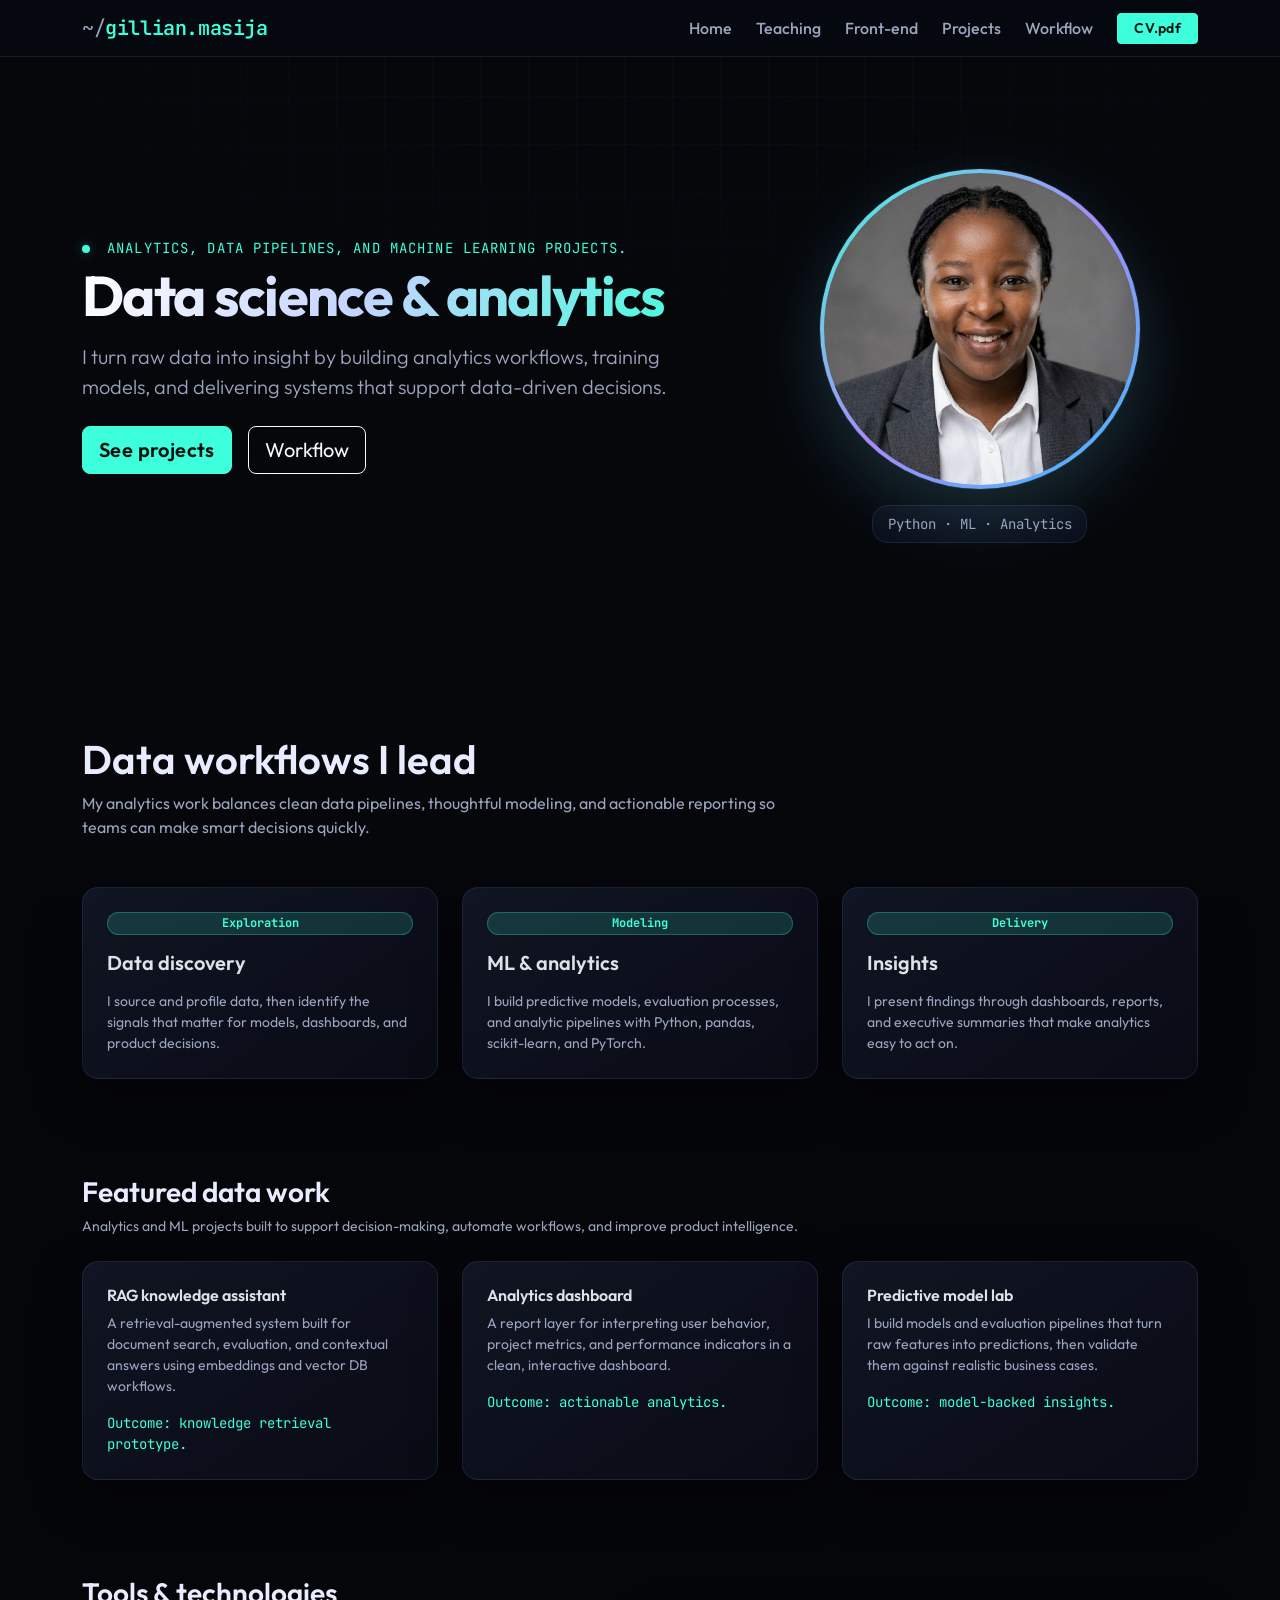
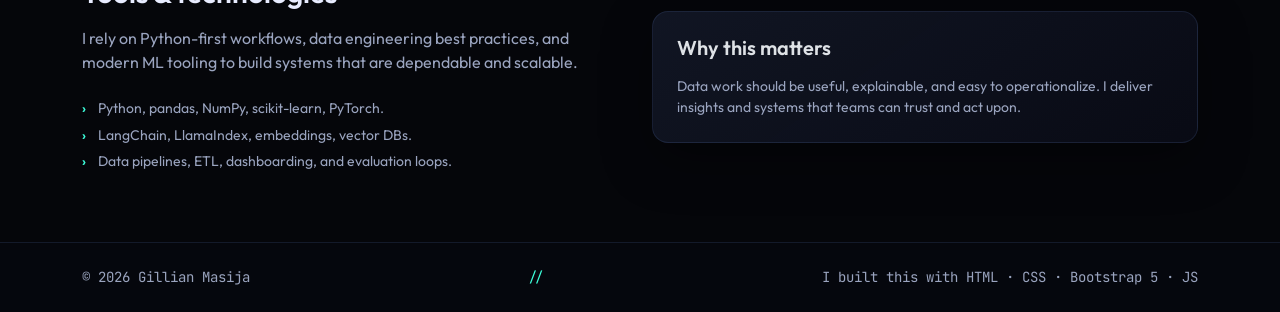
==== data.html @ 40640216 "Finally started working on my portfolio just fineshed my outline" ====
<!DOCTYPE html>
<html lang="en" data-bs-theme="dark">
<head>
    <meta charset="UTF-8">
    <meta name="viewport" content="width=device-width, initial-scale=1.0">
    <meta name="description" content="Data science and analytics page for Gillian Masija, showing data projects, analytics workflows, and machine learning delivery.">
    <title>Data Science & Analytics · Gillian Masija</title>
    <link rel="icon" href="favicon.svg" type="image/svg+xml">
    <link rel="apple-touch-icon" href="favicon.svg">
    <link rel="preconnect" href="https://fonts.googleapis.com">
    <link rel="preconnect" href="https://fonts.gstatic.com" crossorigin>
    <link href="https://fonts.googleapis.com/css2?family=JetBrains+Mono:wght@400;500;600&family=Outfit:wght@300;400;500;600;700&display=swap" rel="stylesheet">
    <link href="https://cdn.jsdelivr.net/npm/bootstrap@5.3.3/dist/css/bootstrap.min.css" rel="stylesheet">
    <link rel="stylesheet" href="styles.css">
</head>
<body>
    <div class="noise-overlay" aria-hidden="true"></div>
    <div class="grid-bg" aria-hidden="true"></div>

    <nav class="navbar navbar-expand-lg navbar-dark glass-nav sticky-top">
        <div class="container">
            <a class="navbar-brand font-mono text-accent" href="index.html">
                <span class="brand-prompt">~/</span>gillian.masija
            </a>
            <button class="navbar-toggler border-0" type="button" data-bs-toggle="collapse" data-bs-target="#navMain" aria-controls="navMain" aria-expanded="false" aria-label="Toggle navigation">
                <span class="navbar-toggler-icon"></span>
            </button>
            <div class="collapse navbar-collapse" id="navMain">
                <ul class="navbar-nav ms-auto align-items-lg-center gap-lg-2">
                    <li class="nav-item"><a class="nav-link" href="index.html">Home</a></li>
                    <li class="nav-item"><a class="nav-link" href="teaching.html">Teaching</a></li>
                    <li class="nav-item"><a class="nav-link" href="frontend.html">Front-end</a></li>
                    <li class="nav-item"><a class="nav-link" href="#projects">Projects</a></li>
                    <li class="nav-item"><a class="nav-link" href="#workflow">Workflow</a></li>
                    <li class="nav-item ms-lg-2">
                        <a class="btn btn-accent btn-sm px-3" href="Gillian_Masija_CV.pdf" download>CV.pdf</a>
                    </li>
                </ul>
            </div>
        </div>
    </nav>

    <header id="top" class="hero-section">
        <div class="container py-5 py-lg-6">
            <div class="row align-items-center g-5">
                <div class="col-lg-7 order-2 order-lg-1">
                    <p class="font-mono text-accent small mb-2 hero-kicker">
                        <span class="status-dot"></span> Analytics, data pipelines, and machine learning projects.
                    </p>
                    <h1 class="display-4 fw-bold hero-title mb-3">
                        Data science & analytics
                    </h1>
                    <p class="lead text-secondary mb-4 hero-lead">
                        I turn raw data into insight by building analytics workflows, training models, and delivering systems that support data-driven decisions.
                    </p>
                    <div class="d-flex flex-wrap gap-3 align-items-center">
                        <a class="btn btn-accent btn-lg" href="#projects">See projects</a>
                        <a class="btn btn-outline-light btn-lg" href="#workflow">Workflow</a>
                    </div>
                </div>
                <div class="col-lg-5 order-1 order-lg-2 text-center">
                    <div class="profile-orbit mx-auto">
                        <div class="profile-ring">
                            <img id="profilePhoto" class="profile-photo" src="profile.jpg" width="320" height="320" alt="Gillian Masija">
                            <div id="profileFallback" class="profile-fallback d-none" aria-hidden="true">
                                <span class="profile-initials">GM</span>
                            </div>
                        </div>
                        <div class="orbit-tag font-mono small">Python · ML · Analytics</div>
                    </div>
                </div>
            </div>
        </div>
    </header>

    <main>
        <section id="workflow" class="section-block">
            <div class="container">
                <div class="section-head row mb-5">
                    <div class="col-lg-8">
                        <h2 class="h1 fw-semibold mb-2">Data workflows I lead</h2>
                        <p class="text-secondary mb-0">
                            My analytics work balances clean data pipelines, thoughtful modeling, and actionable reporting so teams can make smart decisions quickly.
                        </p>
                    </div>
                </div>
                <div class="row g-4">
                    <div class="col-md-4">
                        <article class="card h-100 card-glass tilt-hover reveal p-4">
                            <span class="badge rounded-pill bg-accent-subtle text-accent mb-3 font-mono">Exploration</span>
                            <h3 class="h5 fw-semibold mb-3">Data discovery</h3>
                            <p class="text-secondary small mb-0">I source and profile data, then identify the signals that matter for models, dashboards, and product decisions.</p>
                        </article>
                    </div>
                    <div class="col-md-4">
                        <article class="card h-100 card-glass tilt-hover reveal p-4">
                            <span class="badge rounded-pill bg-accent-subtle text-accent mb-3 font-mono">Modeling</span>
                            <h3 class="h5 fw-semibold mb-3">ML & analytics</h3>
                            <p class="text-secondary small mb-0">I build predictive models, evaluation processes, and analytic pipelines with Python, pandas, scikit-learn, and PyTorch.</p>
                        </article>
                    </div>
                    <div class="col-md-4">
                        <article class="card h-100 card-glass tilt-hover reveal p-4">
                            <span class="badge rounded-pill bg-accent-subtle text-accent mb-3 font-mono">Delivery</span>
                            <h3 class="h5 fw-semibold mb-3">Insights</h3>
                            <p class="text-secondary small mb-0">I present findings through dashboards, reports, and executive summaries that make analytics easy to act on.</p>
                        </article>
                    </div>
                </div>
            </div>
        </section>

        <section id="projects" class="section-block section-tight">
            <div class="container">
                <div class="row align-items-end mb-4">
                    <div class="col-md-8">
                        <h2 class="h3 fw-semibold mb-2">Featured data work</h2>
                        <p class="text-secondary small mb-0">Analytics and ML projects built to support decision-making, automate workflows, and improve product intelligence.</p>
                    </div>
                </div>
                <div class="row g-4">
                    <div class="col-md-6 col-xl-4">
                        <article class="card card-glass project-card text-body p-4 tilt-hover reveal h-100">
                            <h3 class="card-title fw-semibold mb-2">RAG knowledge assistant</h3>
                            <p class="text-secondary small mb-3">A retrieval-augmented system built for document search, evaluation, and contextual answers using embeddings and vector DB workflows.</p>
                            <span class="font-mono small text-accent">Outcome: knowledge retrieval prototype.</span>
                        </article>
                    </div>
                    <div class="col-md-6 col-xl-4">
                        <article class="card card-glass project-card text-body p-4 tilt-hover reveal h-100">
                            <h3 class="card-title fw-semibold mb-2">Analytics dashboard</h3>
                            <p class="text-secondary small mb-3">A report layer for interpreting user behavior, project metrics, and performance indicators in a clean, interactive dashboard.</p>
                            <span class="font-mono small text-accent">Outcome: actionable analytics.</span>
                        </article>
                    </div>
                    <div class="col-md-6 col-xl-4">
                        <article class="card card-glass project-card text-body p-4 tilt-hover reveal h-100">
                            <h3 class="card-title fw-semibold mb-2">Predictive model lab</h3>
                            <p class="text-secondary small mb-3">I build models and evaluation pipelines that turn raw features into predictions, then validate them against realistic business cases.</p>
                            <span class="font-mono small text-accent">Outcome: model-backed insights.</span>
                        </article>
                    </div>
                </div>
            </div>
        </section>

        <section id="tools" class="section-block">
            <div class="container">
                <div class="row align-items-center g-4">
                    <div class="col-lg-6">
                        <h2 class="h3 fw-semibold mb-3">Tools & technologies</h2>
                        <p class="text-secondary mb-4">I rely on Python-first workflows, data engineering best practices, and modern ML tooling to build systems that are dependable and scalable.</p>
                        <ul class="list-unstyled small text-secondary mb-0 role-list">
                            <li>Python, pandas, NumPy, scikit-learn, PyTorch.</li>
                            <li>LangChain, LlamaIndex, embeddings, vector DBs.</li>
                            <li>Data pipelines, ETL, dashboarding, and evaluation loops.</li>
                        </ul>
                    </div>
                    <div class="col-lg-6">
                        <article class="card card-glass p-4 tilt-hover reveal">
                            <h3 class="h5 fw-semibold mb-3">Why this matters</h3>
                            <p class="text-secondary small mb-0">Data work should be useful, explainable, and easy to operationalize. I deliver insights and systems that teams can trust and act upon.</p>
                        </article>
                    </div>
                </div>
            </div>
        </section>
    </main>

    <footer class="footer-bar py-4">
        <div class="container d-flex flex-wrap justify-content-between align-items-center gap-2 small text-secondary font-mono">
            <span>© <span id="year"></span> Gillian Masija</span>
            <span class="text-accent">//</span>
            <span>I built this with HTML · CSS · Bootstrap 5 · JS</span>
        </div>
    </footer>

    <script src="https://cdn.jsdelivr.net/npm/bootstrap@5.3.3/dist/js/bootstrap.bundle.min.js"></script>
    <script src="script.js"></script>
</body>
</html>
---- styles.css ----
/* Gillian Masija portfolio — dark tech theme (single source, no legacy duplicates) */

:root {
    --bg-deep: #05060a;
    --bg-panel: #0c0f18;
    --bg-elevated: #121726;
    --border-subtle: rgba(120, 160, 255, 0.12);
    --text-muted: #9aa4bf;
    --accent: #3dffdb;
    --accent-dim: rgba(61, 255, 219, 0.15);
    --accent-glow: rgba(61, 255, 219, 0.35);
    --violet: #a78bfa;
    --font-sans: "Outfit", system-ui, sans-serif;
    --font-mono: "JetBrains Mono", ui-monospace, monospace;
    --radius-lg: 1rem;
    --transition: 0.25s ease;
}

*,
*::before,
*::after {
    box-sizing: border-box;
}

html {
    scroll-behavior: smooth;
}

body {
    margin: 0;
    min-height: 100vh;
    font-family: var(--font-sans);
    background: var(--bg-deep);
    color: #e8ecff;
    overflow-x: hidden;
}

.font-mono {
    font-family: var(--font-mono);
}

.text-accent {
    color: var(--accent) !important;
}

.bg-accent-subtle {
    background: var(--accent-dim) !important;
    border: 1px solid rgba(61, 255, 219, 0.25);
}

.btn-accent {
    --bs-btn-color: #04120f;
    --bs-btn-bg: var(--accent);
    --bs-btn-border-color: var(--accent);
    --bs-btn-hover-bg: #5dffea;
    --bs-btn-hover-border-color: #5dffea;
    --bs-btn-hover-color: #04120f;
    --bs-btn-focus-shadow-rgb: 61, 255, 219;
    font-weight: 600;
    letter-spacing: 0.02em;
}

/* Ambient layers */
.grid-bg {
    position: fixed;
    inset: 0;
    z-index: 0;
    pointer-events: none;
    background-image:
        linear-gradient(rgba(80, 120, 255, 0.04) 1px, transparent 1px),
        linear-gradient(90deg, rgba(80, 120, 255, 0.04) 1px, transparent 1px);
    background-size: 48px 48px;
    mask-image: radial-gradient(ellipse 80% 60% at 50% 0%, black 30%, transparent 75%);
}

.noise-overlay {
    position: fixed;
    inset: 0;
    z-index: 0;
    pointer-events: none;
    opacity: 0.04;
    mix-blend-mode: overlay;
    background-image: url("data:image/svg+xml,%3Csvg xmlns='http://www.w3.org/2000/svg' width='160' height='160'%3E%3Cfilter id='n'%3E%3CfeTurbulence type='fractalNoise' baseFrequency='0.9' numOctaves='4' stitchTiles='stitch'/%3E%3C/filter%3E%3Crect width='100%25' height='100%25' filter='url(%23n)'/%3E%3C/svg%3E");
}

/* Nav */
.glass-nav {
    background: rgba(8, 10, 18, 0.72) !important;
    backdrop-filter: blur(14px);
    border-bottom: 1px solid var(--border-subtle);
}

.navbar-brand {
    font-weight: 600;
    letter-spacing: -0.02em;
}

.brand-prompt {
    color: var(--text-muted);
    font-weight: 400;
}

.nav-link {
    color: var(--text-muted) !important;
    font-weight: 500;
    transition: color var(--transition);
}

.nav-link:hover {
    color: var(--accent) !important;
}

/* Hero */
.hero-section {
    position: relative;
    z-index: 1;
    padding-top: 2rem;
    padding-bottom: 3rem;
}

@media (min-width: 992px) {
    .py-lg-6 {
        padding-top: 5rem !important;
        padding-bottom: 5rem !important;
    }
}

.hero-kicker {
    letter-spacing: 0.08em;
    text-transform: uppercase;
}

.status-dot {
    display: inline-block;
    width: 8px;
    height: 8px;
    border-radius: 50%;
    background: var(--accent);
    box-shadow: 0 0 12px var(--accent-glow);
    margin-right: 0.5rem;
    animation: pulse 2s ease-in-out infinite;
}

@keyframes pulse {
    0%,
    100% {
        opacity: 1;
        transform: scale(1);
    }
    50% {
        opacity: 0.65;
        transform: scale(0.92);
    }
}

.hero-title {
    letter-spacing: -0.03em;
    line-height: 1.05;
    background: linear-gradient(120deg, #fff 0%, #c4d4ff 45%, var(--accent) 100%);
    -webkit-background-clip: text;
    background-clip: text;
    color: transparent;
}

/* Profile */
.profile-orbit {
    position: relative;
    max-width: 320px;
}

.profile-ring {
    position: relative;
    border-radius: 50%;
    padding: 4px;
    background: linear-gradient(135deg, var(--accent), var(--violet), #38bdf8);
    box-shadow:
        0 0 0 1px rgba(255, 255, 255, 0.06),
        0 24px 80px rgba(61, 255, 219, 0.12),
        0 24px 80px rgba(167, 139, 250, 0.1);
}

.profile-photo,
.profile-fallback {
    display: block;
    width: 100%;
    max-width: 312px;
    height: auto;
    aspect-ratio: 1;
    border-radius: 50%;
    object-fit: cover;
    background: var(--bg-panel);
}

.profile-fallback {
    display: flex;
    align-items: center;
    justify-content: center;
    background: radial-gradient(circle at 30% 25%, #1e293b, #0f172a);
}

.profile-initials {
    font-family: var(--font-mono);
    font-size: clamp(3rem, 10vw, 4.5rem);
    font-weight: 600;
    color: var(--accent);
    letter-spacing: -0.06em;
}

.orbit-tag {
    margin-top: 1rem;
    padding: 0.5rem 0.9rem;
    display: inline-block;
    max-width: min(100%, 22rem);
    line-height: 1.45;
    text-align: center;
    border: 1px solid var(--border-subtle);
    border-radius: 1rem;
    color: var(--text-muted);
    background: rgba(18, 23, 38, 0.6);
}

/* Sections */
main {
    position: relative;
    z-index: 1;
}

.section-block {
    padding: 4rem 0;
    position: relative;
}

.section-tight {
    padding-top: 2rem;
    padding-bottom: 2rem;
}

.card-glass {
    background: linear-gradient(145deg, rgba(18, 23, 38, 0.92), rgba(10, 12, 22, 0.88));
    border: 1px solid var(--border-subtle);
    border-radius: var(--radius-lg);
    box-shadow: 0 18px 50px rgba(0, 0, 0, 0.35);
}

.tilt-hover {
    transition: transform var(--transition), border-color var(--transition), box-shadow var(--transition);
}

.tilt-hover:hover {
    transform: translateY(-4px);
    border-color: rgba(61, 255, 219, 0.35);
    box-shadow: 0 24px 60px rgba(61, 255, 219, 0.08);
}

.role-list li {
    position: relative;
    padding-left: 1rem;
    margin-bottom: 0.35rem;
}

.role-list li::before {
    content: "›";
    position: absolute;
    left: 0;
    color: var(--accent);
    font-weight: 600;
}

/* Stack marquee */
.stack-marquee {
    overflow: hidden;
    white-space: nowrap;
    border: 1px solid var(--border-subtle);
    border-radius: var(--radius-lg);
    padding: 0.85rem 0;
    background: rgba(12, 15, 24, 0.65);
    color: var(--text-muted);
}

.stack-inner {
    display: inline-block;
    padding-left: 100%;
    animation: marquee 38s linear infinite;
}

.stack-inner span {
    margin: 0 1.25rem;
    color: #c8d2f0;
}

@keyframes marquee {
    0% {
        transform: translateX(0);
    }
    100% {
        transform: translateX(-100%);
    }
}

/* Timeline */
.timeline {
    position: relative;
    padding-left: 1.25rem;
    border-left: 1px solid var(--border-subtle);
}

.timeline-item {
    position: relative;
    padding-bottom: 2rem;
}

.timeline-item:last-child {
    padding-bottom: 0;
}

.timeline-marker {
    position: absolute;
    left: -1.45rem;
    top: 0.35rem;
    width: 11px;
    height: 11px;
    border-radius: 50%;
    background: var(--bg-deep);
    border: 2px solid var(--accent);
    box-shadow: 0 0 12px var(--accent-glow);
}

.timeline-card {
    border-radius: var(--radius-lg);
}

/* Project cards */
.project-card {
    border-radius: var(--radius-lg);
    height: 100%;
}

.project-card .card-title {
    font-size: 1rem;
}

/* Reveal */
.reveal {
    opacity: 0;
    transform: translateY(16px);
    transition: opacity 0.55s ease, transform 0.55s ease;
}

.reveal.is-visible {
    opacity: 1;
    transform: none;
}

/* Footer */
.footer-bar {
    position: relative;
    z-index: 1;
    border-top: 1px solid var(--border-subtle);
    background: rgba(6, 8, 14, 0.9);
}

/* Role chips (injected) */
.role-chip {
    font-family: var(--font-mono);
    font-size: 0.72rem;
    letter-spacing: 0.04em;
    text-transform: uppercase;
    padding: 0.4rem 0.75rem;
    border-radius: 999px;
    border: 1px solid var(--border-subtle);
    color: var(--text-muted);
    background: rgba(18, 23, 38, 0.55);
}

.role-chip strong {
    color: var(--accent);
    font-weight: 600;
}

/* Bootstrap dark tweaks */
[data-bs-theme="dark"] .navbar-toggler-icon {
    filter: invert(1);
}

[data-bs-theme="dark"] .list-group-item {
    border-color: rgba(120, 160, 255, 0.12);
}

[data-bs-theme="dark"] .text-secondary {
    color: var(--text-muted) !important;
}
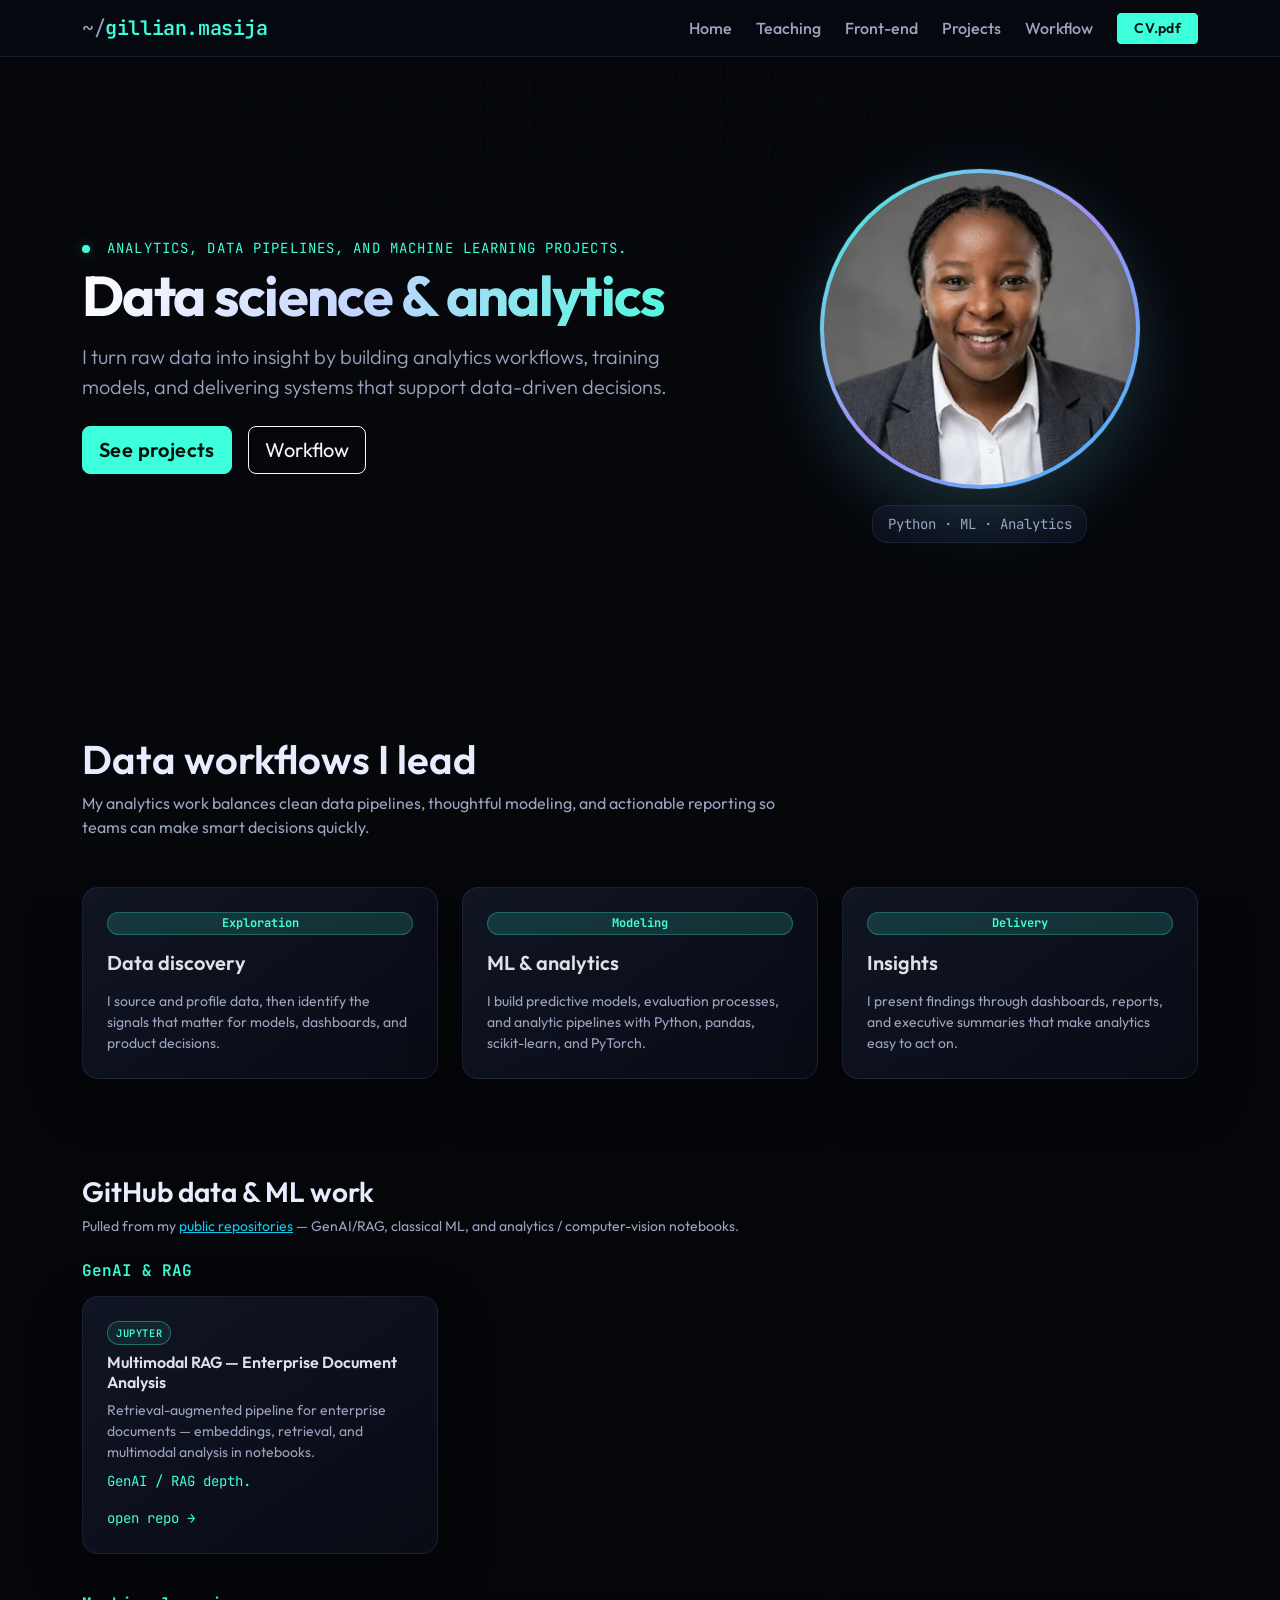
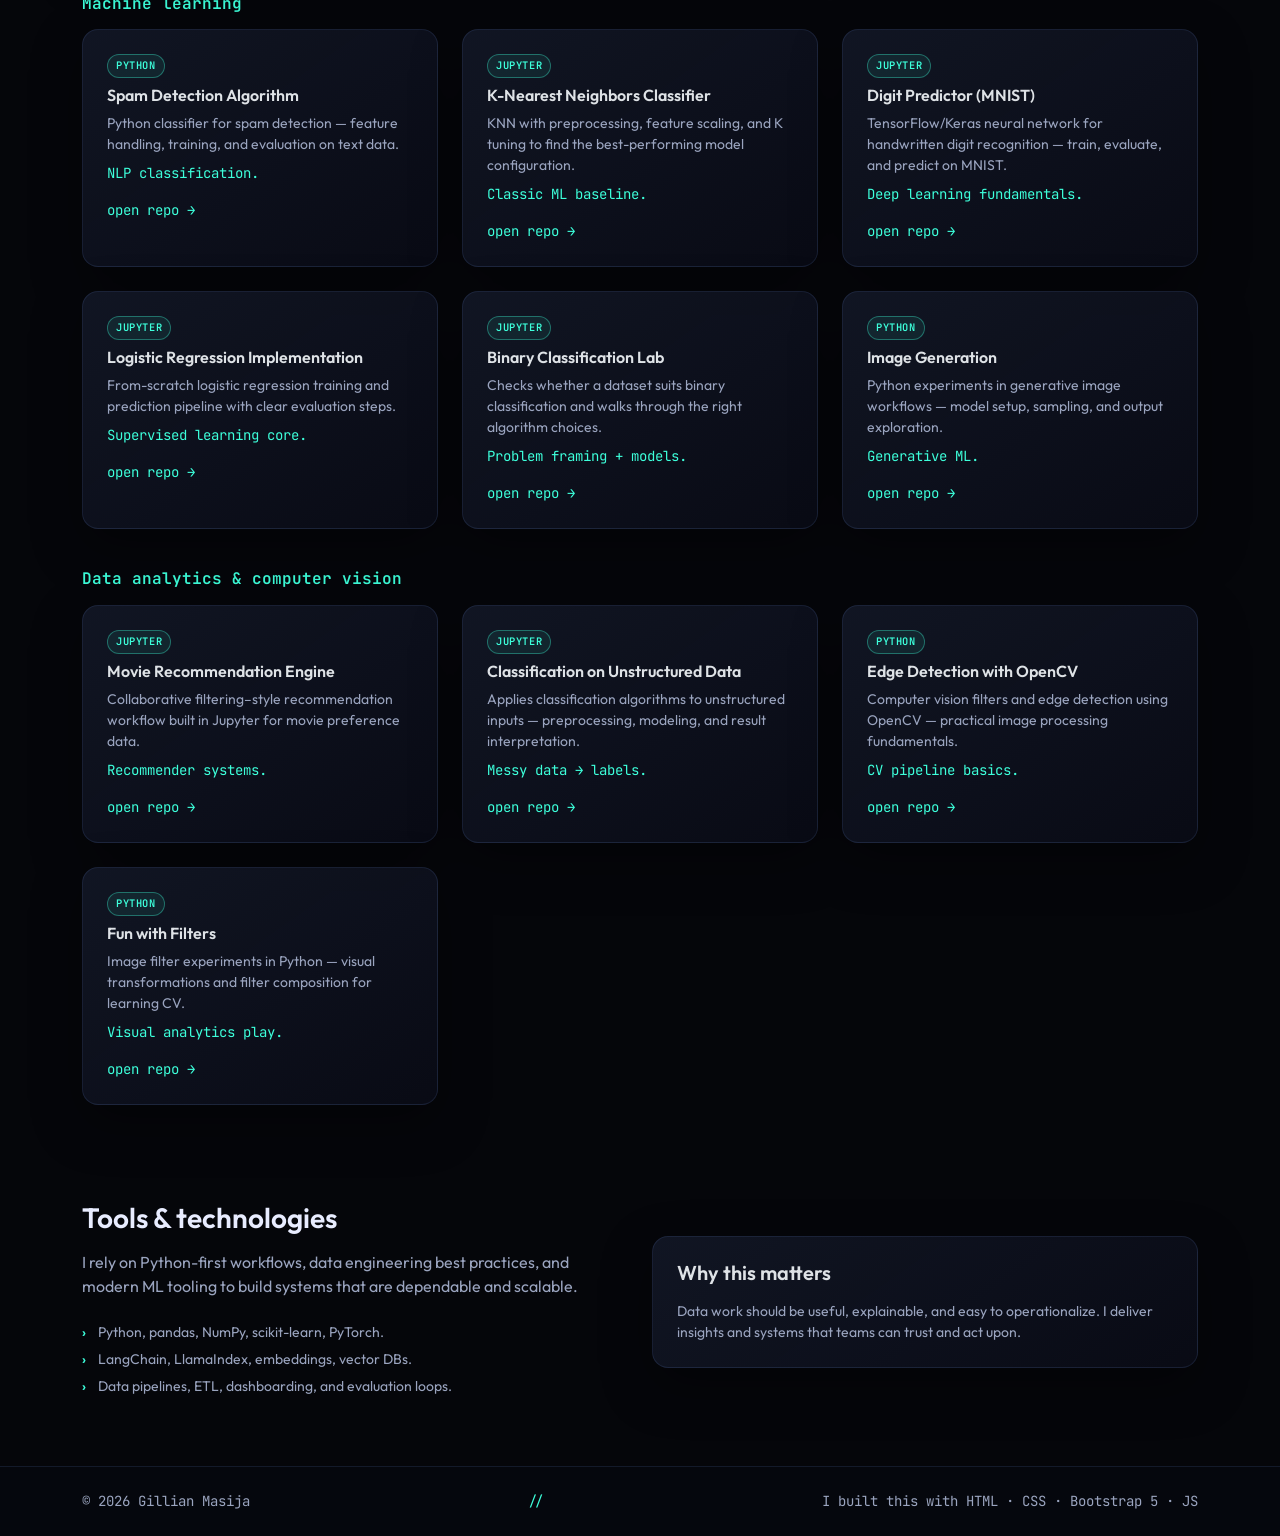
==== commit 6d183432: "feat: add AI-building section and optimize profile imagery with responsive WebP formats" ====
--- a/data.html
+++ b/data.html
@@ -13,7 +13,7 @@
     <link href="https://cdn.jsdelivr.net/npm/bootstrap@5.3.3/dist/css/bootstrap.min.css" rel="stylesheet">
     <link rel="stylesheet" href="styles.css">
 </head>
-<body>
+<body data-page="data">
     <div class="noise-overlay" aria-hidden="true"></div>
     <div class="grid-bg" aria-hidden="true"></div>
 
@@ -61,7 +61,10 @@
                 <div class="col-lg-5 order-1 order-lg-2 text-center">
                     <div class="profile-orbit mx-auto">
                         <div class="profile-ring">
-                            <img id="profilePhoto" class="profile-photo" src="profile.jpg" width="320" height="320" alt="Gillian Masija">
+                            <picture>
+                                <source srcset="images/profile-320.webp 1x, images/profile-640.webp 2x" type="image/webp">
+                                <img id="profilePhoto" class="profile-photo" src="images/profile-320.jpg" width="320" height="320" alt="Gillian Masija" decoding="async" loading="lazy">
+                            </picture>
                             <div id="profileFallback" class="profile-fallback d-none" aria-hidden="true">
                                 <span class="profile-initials">GM</span>
                             </div>
@@ -113,33 +116,25 @@
         <section id="projects" class="section-block section-tight">
             <div class="container">
                 <div class="row align-items-end mb-4">
-                    <div class="col-md-8">
-                        <h2 class="h3 fw-semibold mb-2">Featured data work</h2>
-                        <p class="text-secondary small mb-0">Analytics and ML projects built to support decision-making, automate workflows, and improve product intelligence.</p>
+                    <div class="col-md-9">
+                        <h2 class="h3 fw-semibold mb-2">GitHub data &amp; ML work</h2>
+                        <p class="text-secondary small mb-0">Pulled from my <a href="https://github.com/Gillmasija?tab=repositories" class="link-info" target="_blank" rel="noopener noreferrer">public repositories</a> — GenAI/RAG, classical ML, and analytics / computer-vision notebooks.</p>
                     </div>
                 </div>
-                <div class="row g-4">
-                    <div class="col-md-6 col-xl-4">
-                        <article class="card card-glass project-card text-body p-4 tilt-hover reveal h-100">
-                            <h3 class="card-title fw-semibold mb-2">RAG knowledge assistant</h3>
-                            <p class="text-secondary small mb-3">A retrieval-augmented system built for document search, evaluation, and contextual answers using embeddings and vector DB workflows.</p>
-                            <span class="font-mono small text-accent">Outcome: knowledge retrieval prototype.</span>
-                        </article>
-                    </div>
-                    <div class="col-md-6 col-xl-4">
-                        <article class="card card-glass project-card text-body p-4 tilt-hover reveal h-100">
-                            <h3 class="card-title fw-semibold mb-2">Analytics dashboard</h3>
-                            <p class="text-secondary small mb-3">A report layer for interpreting user behavior, project metrics, and performance indicators in a clean, interactive dashboard.</p>
-                            <span class="font-mono small text-accent">Outcome: actionable analytics.</span>
-                        </article>
-                    </div>
-                    <div class="col-md-6 col-xl-4">
-                        <article class="card card-glass project-card text-body p-4 tilt-hover reveal h-100">
-                            <h3 class="card-title fw-semibold mb-2">Predictive model lab</h3>
-                            <p class="text-secondary small mb-3">I build models and evaluation pipelines that turn raw features into predictions, then validate them against realistic business cases.</p>
-                            <span class="font-mono small text-accent">Outcome: model-backed insights.</span>
-                        </article>
-                    </div>
+
+                <div class="data-project-block">
+                    <h3 class="h6 fw-semibold text-accent font-mono mb-3">GenAI &amp; RAG</h3>
+                    <div class="row g-4" id="dataGenaiGrid"></div>
+                </div>
+
+                <div class="data-project-block">
+                    <h3 class="h6 fw-semibold text-accent font-mono mb-3">Machine learning</h3>
+                    <div class="row g-4" id="dataMlGrid"></div>
+                </div>
+
+                <div class="data-project-block">
+                    <h3 class="h6 fw-semibold text-accent font-mono mb-3">Data analytics &amp; computer vision</h3>
+                    <div class="row g-4" id="dataAnalyticsGrid"></div>
                 </div>
             </div>
         </section>
@@ -176,6 +171,7 @@
     </footer>
 
     <script src="https://cdn.jsdelivr.net/npm/bootstrap@5.3.3/dist/js/bootstrap.bundle.min.js"></script>
+    <script src="projects.js"></script>
     <script src="script.js"></script>
 </body>
 </html>
--- a/styles.css
+++ b/styles.css
@@ -179,6 +179,12 @@
         0 24px 80px rgba(167, 139, 250, 0.1);
 }
 
+.profile-ring picture {
+    display: block;
+    width: 100%;
+    height: 100%;
+}
+
 .profile-photo,
 .profile-fallback {
     display: block;
@@ -339,6 +345,35 @@
     font-size: 1rem;
 }
 
+.project-lang-badge {
+    display: inline-block;
+    font-size: 0.65rem;
+    font-weight: 600;
+    letter-spacing: 0.06em;
+    text-transform: uppercase;
+    padding: 0.2rem 0.5rem;
+    border-radius: 999px;
+    color: var(--accent);
+    border: 1px solid rgba(61, 255, 219, 0.35);
+    background: rgba(61, 255, 219, 0.08);
+}
+
+.project-lane-badge {
+    display: inline-block;
+    font-size: 0.62rem;
+    letter-spacing: 0.08em;
+    text-transform: uppercase;
+    padding: 0.2rem 0.45rem;
+    border-radius: 999px;
+    color: var(--text-muted);
+    border: 1px solid var(--border-subtle);
+    background: rgba(18, 23, 38, 0.5);
+}
+
+.data-project-block + .data-project-block {
+    margin-top: 2.5rem;
+}
+
 /* Reveal */
 .reveal {
     opacity: 0;
@@ -389,3 +424,102 @@
 [data-bs-theme="dark"] .text-secondary {
     color: var(--text-muted) !important;
 }
+
+/* AI-First Product Building Workflow Pipeline */
+.workflow-steps-container {
+    display: flex;
+    align-items: center;
+    justify-content: space-between;
+    gap: 0.5rem;
+    flex-wrap: nowrap;
+    padding: 0.5rem 0;
+}
+
+.workflow-step {
+    flex: 1 1 0px;
+    min-width: 0;
+    background: rgba(18, 23, 38, 0.7);
+    border: 1px solid var(--border-subtle);
+    border-radius: 0.75rem;
+    padding: 0.75rem 0.5rem;
+    text-align: center;
+    transition: transform var(--transition), border-color var(--transition), box-shadow var(--transition);
+}
+
+.workflow-step:hover {
+    border-color: var(--accent);
+    transform: translateY(-2px);
+    box-shadow: 0 8px 24px rgba(61, 255, 219, 0.12);
+}
+
+.step-number {
+    display: block;
+    font-size: 0.68rem;
+    color: var(--accent);
+    letter-spacing: 0.05em;
+    margin-bottom: 0.15rem;
+}
+
+.step-name {
+    font-size: 0.78rem;
+    font-weight: 600;
+    color: #e8ecff;
+    letter-spacing: 0.04em;
+    white-space: nowrap;
+}
+
+.workflow-arrow {
+    color: var(--text-muted);
+    font-family: var(--font-mono);
+    font-size: 1rem;
+    user-select: none;
+    opacity: 0.6;
+    flex-shrink: 0;
+}
+
+.extra-small {
+    font-size: 0.68rem;
+    text-transform: uppercase;
+    letter-spacing: 0.06em;
+}
+
+@media (max-width: 767.98px) {
+    .workflow-steps-container {
+        display: grid;
+        grid-template-columns: repeat(2, 1fr);
+        gap: 0.75rem;
+    }
+
+    .workflow-step {
+        padding: 0.85rem 0.75rem;
+    }
+
+    .step-name {
+        font-size: 0.85rem;
+    }
+
+    .workflow-arrow {
+        display: none;
+    }
+}
+
+@media (min-width: 768px) and (max-width: 991.98px) {
+    .workflow-steps-container {
+        display: grid;
+        grid-template-columns: repeat(3, 1fr);
+        gap: 1rem;
+    }
+
+    .workflow-step {
+        padding: 0.85rem 0.75rem;
+    }
+
+    .step-name {
+        font-size: 0.85rem;
+    }
+
+    .workflow-arrow {
+        display: none;
+    }
+}
+
